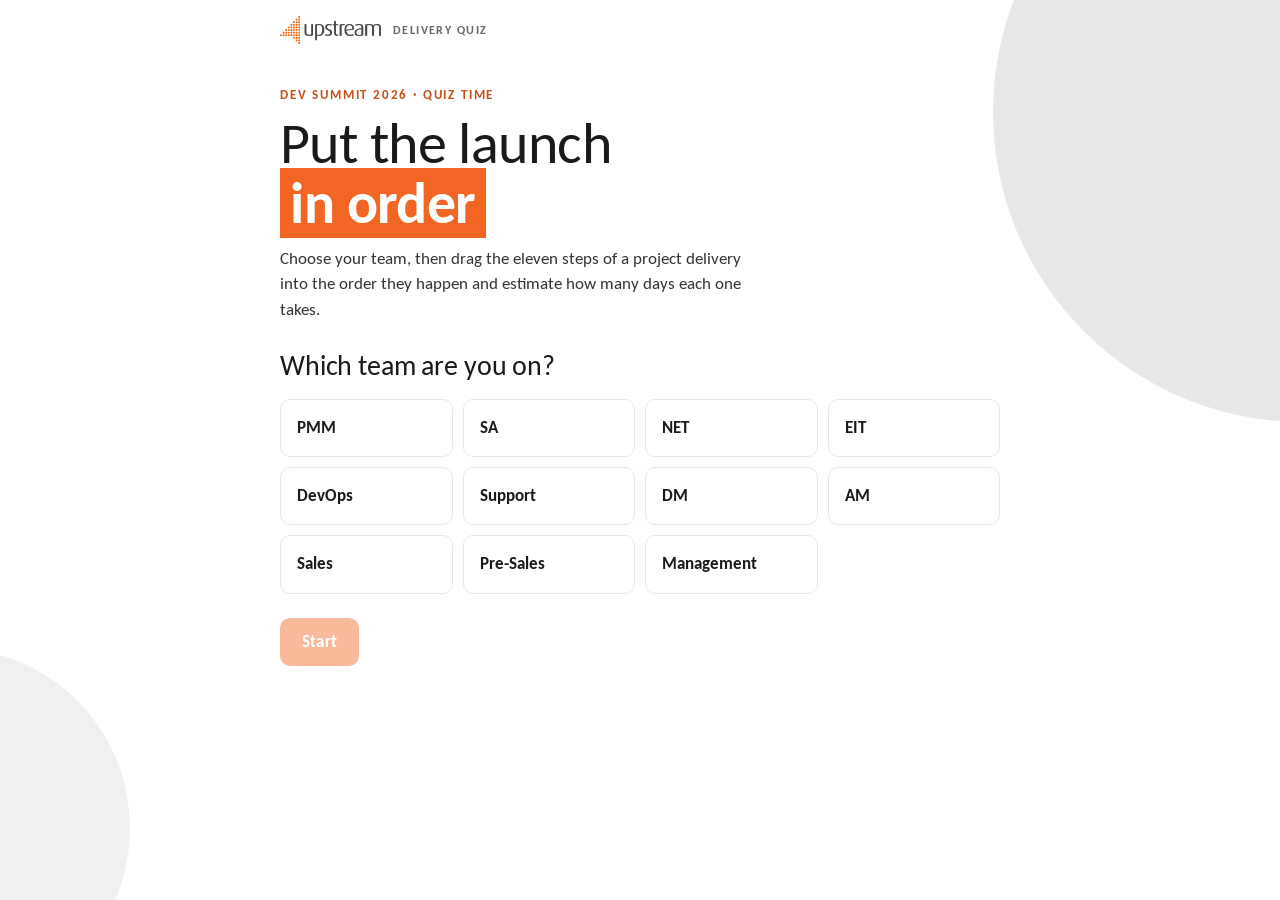
==== index.html @ e0c40803 "Clear participant answers on a new round; add Play again Co-Authored-By: Claude Opus 5.5 <noreply@an" ====
<!doctype html>
<html lang="en">
<head>
<meta charset="utf-8">
<meta name="viewport" content="width=device-width, initial-scale=1, viewport-fit=cover">
<title>Project Delivery Quiz</title>
<link rel="preconnect" href="https://fonts.googleapis.com">
<link rel="preconnect" href="https://fonts.gstatic.com" crossorigin>
<link href="https://fonts.googleapis.com/css2?family=Carlito:ital,wght@0,400;0,700;1,700&display=swap" rel="stylesheet">
<link rel="stylesheet" href="styles.css?v=5">
</head>
<body>
<div class="bar">
  <span class="brand"><img class="logo-color" src="assets/logo-color.png" alt="Upstream"><img class="logo-dark" src="assets/logo-dark.png" alt="Upstream">Delivery Quiz</span>
  <button class="chip" id="teamChip" type="button" hidden></button>
</div>

<main>
  <!-- 1. Team -->
  <section id="view-team">
    <span class="tag">Dev Summit 2026 · Quiz time</span>
    <h1>Put the launch <mark class="hl">in order</mark></h1>
    <p class="lede">Choose your team, then drag the eleven steps of a project delivery into the order they happen and estimate how many days each one takes.</p>
    <h2>Which team are you on?</h2>
    <ul class="teams" id="teamList"></ul>
    <div class="actions"><button class="primary" id="startBtn" disabled>Start</button></div>
  </section>

  <!-- 2. Play -->
  <section id="view-play" hidden>
    <p class="msg" id="roundNote" hidden style="margin:0 0 12px;font-weight:700;color:var(--accent-text)"></p>
    <h2>Order the steps</h2>
    <p class="lede" style="margin-bottom:0">Drag the handle to move a step, or focus it and use the arrow keys. Enter the number of days next to each one.</p>
    <ol class="steps" id="steps"></ol>
    <div class="foot">
      <div class="totals">
        <div class="hint" id="hint" style="text-align:left"></div>
      </div>
      <div class="track" id="track" aria-hidden="true"></div>
      <button class="primary" id="submitBtn" disabled>Submit answer</button>
      <p class="msg" id="submitMsg" hidden></p>
    </div>
  </section>

  <!-- 3. Done -->
  <section id="view-done" hidden>
    <span class="tag">Dev Summit 2026</span>
    <h1>Answer <mark class="hl">submitted</mark></h1>
    <p class="lede" id="doneLede"></p>
    <ol class="summary" id="doneSummary"></ol>
    <div class="actions"><button class="secondary" id="editBtn">Edit and resubmit</button><button class="secondary" id="againBtn">Play again</button></div>
  </section>

  <!-- 4. Closed -->
  <section id="view-closed" hidden>
    <span class="tag">Dev Summit 2026</span>
    <h1>Submissions are <mark class="hl">closed</mark></h1>
    <p class="lede">The host has closed this round. Hang tight for the results.</p>
  </section>
</main>

<script src="config.js?v=17"></script>
<script src="shared.js?v=6"></script>
<script>
const { cfg, api, $, setMsg, summaryList, label, makeSortable, GRIP } = window.Quiz;
const TEAMS = cfg.TEAMS, PHASES = cfg.PHASES;
const STORE_KEY = "delivery-quiz-gh-v1";

function shuffle(a){ for(let i=a.length-1;i>0;i--){ const j=Math.floor(Math.random()*(i+1)); [a[i],a[j]]=[a[j],a[i]]; } return a; }
function load(){
  try{
    const s=JSON.parse(localStorage.getItem(STORE_KEY));
    if(s && Array.isArray(s.order) && s.order.length===PHASES.length && PHASES.every(p=>s.order.includes(p))) return s;
  }catch(e){}
  return null;
}
function save(){ try{ localStorage.setItem(STORE_KEY, JSON.stringify(state)); }catch(e){} }
function newId(){ return (crypto.randomUUID ? crypto.randomUUID() : Date.now().toString(36)+Math.random().toString(36).slice(2)); }

let state = load() || { team:null, order:shuffle(PHASES.slice()), days:{}, clientId:newId() };
if(!state.clientId){ state.clientId=newId(); }
save();

/* ---------- Views ---------- */
function show(view){
  for(const v of ["team","play","done","closed"]) $("view-"+v).hidden = v!==view;
  $("teamChip").hidden = !state.team || view==="team" || view==="closed";
  $("teamChip").textContent = state.team || "";
  $("teamChip").setAttribute("aria-label", state.team ? `${state.team}. Change team` : "");
  window.scrollTo(0,0);
}
$("teamChip").addEventListener("click",()=>{ renderTeams(); show("team"); });

/* ---------- Team picker ---------- */
function renderTeams(){
  const ul=$("teamList"); ul.innerHTML="";
  TEAMS.forEach(t=>{
    const li=document.createElement("li"), b=document.createElement("button");
    b.className="team"; b.type="button"; b.textContent=t; b.setAttribute("aria-pressed", String(state.team===t));
    b.onclick=()=>{ state.team=t; save(); renderTeams(); };
    li.appendChild(b); ul.appendChild(li);
  });
  $("startBtn").disabled=!state.team;
}
$("startBtn").onclick=()=>{ renderSteps(); show("play"); };

/* ---------- Steps list ---------- */

function renderSteps(){
  const ol=$("steps"); ol.innerHTML="";
  state.order.forEach(phase=>{
    const li=document.createElement("li"); li.className="step"; li.dataset.phase=phase;
    li.innerHTML=`<button class="grip" type="button">${GRIP}</button><span class="num"></span><span class="name"></span><label class="days"><input type="text" inputmode="numeric" pattern="[0-9]*" maxlength="3" autocomplete="off"><span>days</span></label>`;
    li.querySelector(".name").textContent=label(phase);
    const input=li.querySelector("input");
    input.setAttribute("aria-label",`Days for ${label(phase)}`);
    input.value = state.days[phase] ?? "";
    input.addEventListener("input",()=>{
      input.value=input.value.replace(/\D/g,"").slice(0,3);
      if(input.value==="") delete state.days[phase]; else state.days[phase]=parseInt(input.value,10);
      save(); updateFooter();
    });
    ol.appendChild(li);
  });
  renumber(); updateFooter();
}
function renumber(){
  [...$("steps").children].forEach((li,i)=>{
    li.querySelector(".num").textContent=i+1;
    li.querySelector(".grip").setAttribute("aria-label",`Move ${label(li.dataset.phase)}, currently step ${i+1} of ${PHASES.length}. Use the up and down arrow keys.`);
  });
}
makeSortable($("steps"), ()=>syncOrder());
function syncOrder(){ state.order=[...$("steps").children].map(li=>li.dataset.phase); save(); renumber(); updateFooter(); }

/* ---------- Footer ---------- */
function updateFooter(){
  const vals=state.order.map(p=>state.days[p]);
  const filled=vals.filter(v=>Number.isInteger(v)).length;
  const total=vals.reduce((s,v)=>s+(Number.isInteger(v)?v:0),0);
  const missing=PHASES.length-filled;
  $("hint").textContent = missing ? `Add days for ${missing} more ${missing===1?"step":"steps"}` : "Every step has days. Ready to submit.";
  const track=$("track"); track.innerHTML="";
  const cols=["--seg1","--seg2","--seg3","--seg4"];
  state.order.forEach((p,i)=>{
    const v=state.days[p]; if(!v||!total) return;
    const s=document.createElement("div"); s.className="seg";
    s.style.width=(v/total*100)+"%"; s.style.background=`var(${cols[i%4]})`; s.title=`${i+1}. ${label(p)}: ${v} days`;
    track.appendChild(s);
  });
  $("submitBtn").disabled = missing>0;
  document.querySelectorAll(".days input").forEach(inp=>inp.classList.toggle("empty",inp.value===""));
}

/* ---------- Submit ---------- */
$("submitBtn").onclick=async()=>{
  const btn=$("submitBtn"), msg=$("submitMsg");
  const steps=state.order.map(p=>({phase:p,days:state.days[p]}));
  btn.disabled=true; btn.textContent="Submitting…"; setMsg(msg,"");
  try{
    await api({action:"submit", team:state.team, steps, clientId:state.clientId});
    state.submitted=true; save(); renderDone(); show("done");
  }catch(err){
    if(err.code==="closed"){ show("closed"); }
    else if(err.code==="not_configured"){ setMsg(msg,"This quiz isn’t connected to its answer sheet yet. Ask the host to finish setup.",true); }
    else if(err.code==="bad_request"){ setMsg(msg,"The quiz couldn’t accept this answer. Please let the host know.",true); }
    else { setMsg(msg,"The answer didn’t save. Check your connection and select Submit answer again.",true); }
  }finally{ btn.textContent="Submit answer"; updateFooter(); }
};

function renderDone(){
  const steps=state.order.map(p=>({phase:p,days:state.days[p]}));
  $("doneLede").textContent=`${state.team}’s answer is in. You can change it until the host closes submissions; your latest answer is the one that counts.`;
  summaryList($("doneSummary"),steps);
}
$("editBtn").onclick=()=>{ renderSteps(); show("play"); };

// Clear this phone's answers: fresh shuffle, no days. Keeps the team and the person.
function resetAnswers(note){
  state.order=shuffle(PHASES.slice()); state.days={}; state.submitted=false; save();
  setMsg($("submitMsg"),"");
  setMsg($("roundNote"),note||"");
  if(state.team){ renderSteps(); show("play"); } else { renderTeams(); show("team"); }
}
$("againBtn").onclick=()=>resetAnswers();

/* ---------- Start ---------- */
function route(){
  if(!state.team){ renderTeams(); show("team"); }
  else if(state.submitted){ renderDone(); show("done"); }
  else { renderSteps(); show("play"); }
}
renderTeams();
route();

// Keep in step with the host: closed/reopened submissions, and new rounds.
let wasClosed=false;
async function checkStatus(){
  try{
    const r=await api({action:"status"});
    if(typeof r.round==="number"){
      if(state.round===undefined){ state.round=r.round; save(); }
      else if(r.round!==state.round){
        state.round=r.round; save();
        resetAnswers("A new round has started, so your previous answers were cleared.");
      }
    }
    if(r.open===false){ wasClosed=true; show("closed"); }
    else if(wasClosed || !$("view-closed").hidden){ wasClosed=false; route(); }
  }catch(e){}
}
checkStatus();
setInterval(()=>{ if(document.visibilityState==="visible") checkStatus(); },20000);
document.addEventListener("visibilitychange",()=>{ if(document.visibilityState==="visible") checkStatus(); });
</script>
</body>
</html>
---- styles.css ----
/* Upstream brand theme (Dev Summit 2026) */
:root{
  --paper:#FFFFFF; --surface:#FFFFFF; --ink:#1A1A1A; --body-ink:#333333; --muted:#666666; --line:#E8E8E8;
  --accent:#F26522; --accent-ink:#FFFFFF; --accent-text:#C4501A; --soft:#FDE8D5; --cream:#FFF5EB;
  --circle:#F0F0F0; --circle2:#E8E8E8; --signal:#1A1A1A; --danger:#B42318;
  --seg1:#F26522; --seg2:#F7943E; --seg3:#FBB57A; --seg4:#C4501A;
  --head:"Calibri Light", Calibri, Carlito, "Segoe UI", Arial, sans-serif;
  --body:Calibri, Carlito, "Segoe UI", Arial, sans-serif;
  color-scheme:light;
  box-sizing:border-box;
  padding-top:env(safe-area-inset-top,0px);
  padding-bottom:env(safe-area-inset-bottom,0px);
}
@media (prefers-color-scheme:dark){
  :root:not([data-theme="light"]){
    --paper:#1A1A1A; --surface:#262626; --ink:#FFFFFF; --body-ink:#E6E6E6; --muted:#B3B3B3; --line:#3A3A3A;
    --accent:#F26522; --accent-ink:#FFFFFF; --accent-text:#F7943E; --soft:#3A2618; --cream:#2A2019;
    --circle:#222222; --circle2:#2A2A2A; --signal:#F7943E; --danger:#FF8A80;
    color-scheme:dark;
  }
}
:root[data-theme="dark"]{
  --paper:#1A1A1A; --surface:#262626; --ink:#FFFFFF; --body-ink:#E6E6E6; --muted:#B3B3B3; --line:#3A3A3A;
  --accent:#F26522; --accent-ink:#FFFFFF; --accent-text:#F7943E; --soft:#3A2618; --cream:#2A2019;
  --circle:#222222; --circle2:#2A2A2A; --signal:#F7943E; --danger:#FF8A80;
  color-scheme:dark;
}
*,*::before,*::after{box-sizing:inherit}
html{scroll-padding-top:env(safe-area-inset-top,0px)}
body{margin:0;background:var(--paper);color:var(--ink);font:17px/1.5 var(--body);position:relative;overflow-x:hidden;-webkit-font-smoothing:antialiased}
button,input{font:inherit;color:inherit}
:focus-visible{outline:3px solid var(--signal);outline-offset:2px}
[hidden]{display:none !important}

.bar{display:flex;align-items:center;gap:12px;max-width:760px;margin:0 auto;padding:16px 20px}
.brand{display:flex;align-items:center;gap:12px;margin-right:auto;font:700 .75rem/1 var(--body);letter-spacing:.12em;text-transform:uppercase;color:var(--muted)}
.brand img{height:28px;width:auto;display:block}
.brand .logo-dark{display:none}
@media (prefers-color-scheme:dark){:root:not([data-theme="light"]) .brand .logo-color{display:none}:root:not([data-theme="light"]) .brand .logo-dark{display:block}}
:root[data-theme="dark"] .brand .logo-color{display:none}:root[data-theme="dark"] .brand .logo-dark{display:block}
.chip{cursor:pointer;font-size:.875rem;font-weight:600;padding:6px 12px;border-radius:999px;background:var(--surface);border:1px solid var(--line)}
.linkbtn{background:none;border:0;padding:6px 4px;font-size:.875rem;font-weight:600;color:var(--accent-text);cursor:pointer;text-decoration:underline;text-underline-offset:3px}

main{max-width:760px;margin:0 auto;padding:0 20px 32px}
h1{font:400 clamp(2.3rem,8vw,3.6rem)/1.05 var(--head);letter-spacing:-.01em;margin:24px 0 12px;max-width:14ch}
h2{font:400 1.75rem/1.15 var(--head);letter-spacing:-.005em;margin:0 0 6px}
.lede{color:var(--muted);max-width:52ch;margin:0 0 28px;font-size:1.0625rem}

/* Team picker */
.teams{display:grid;grid-template-columns:repeat(auto-fill,minmax(160px,1fr));gap:10px;margin:16px 0 0;padding:0;list-style:none}
.team{width:100%;text-align:left;padding:18px 16px;border-radius:10px;border:1.5px solid var(--line);background:var(--surface);font:600 1.0625rem/1.2 var(--head);cursor:pointer}
.team:hover{border-color:var(--accent)}
.team[aria-pressed="true"]{border-color:var(--accent);background:var(--accent);color:var(--accent-ink)}
.primary{display:inline-flex;align-items:center;justify-content:center;min-height:48px;padding:0 22px;border:0;border-radius:10px;background:var(--accent);color:var(--accent-ink);font-weight:600;cursor:pointer}
.primary:disabled{opacity:.45;cursor:not-allowed}
.secondary{min-height:44px;padding:0 16px;border-radius:10px;border:1.5px solid var(--line);background:var(--surface);font-weight:600;cursor:pointer}
.actions{display:flex;gap:10px;flex-wrap:wrap;margin-top:24px}

/* Sequence list */
.steps{list-style:none;margin:20px 0 0;padding:0;display:flex;flex-direction:column;gap:8px}
.step{display:grid;grid-template-columns:44px 28px 1fr auto;align-items:center;gap:6px;background:var(--surface);border:1px solid var(--line);border-radius:10px;padding:6px 8px 6px 2px;position:relative;touch-action:pan-y}
.step.dragging{z-index:50;border-color:var(--accent);box-shadow:0 16px 32px -10px rgba(0,0,0,.35);transform:scale(1.02);will-change:top;pointer-events:none}
.step.dragging.dropping{transform:none;box-shadow:0 4px 10px -6px rgba(0,0,0,.25)}
.step-placeholder{list-style:none;border:2px dashed color-mix(in srgb,var(--accent) 55%,var(--line));border-radius:10px;background:color-mix(in srgb,var(--accent) 6%,transparent)}
body.is-dragging{user-select:none;-webkit-user-select:none;cursor:grabbing}
body.is-dragging .grip{cursor:grabbing}
.grip{width:44px;height:48px;-webkit-user-select:none;user-select:none;-webkit-touch-callout:none;display:grid;place-items:center;border:0;background:none;border-radius:8px;cursor:grab;touch-action:none;color:var(--muted)}
.grip:active{cursor:grabbing}
.grip svg{width:14px;height:20px}
.num{font:700 .9375rem/1 var(--head);color:var(--accent-text);font-variant-numeric:tabular-nums;text-align:right;padding-right:4px}
.name{font-weight:600;line-height:1.25;min-width:0}
.days{display:flex;align-items:center;gap:6px;color:var(--muted);font-size:.875rem}
.days input{width:64px;height:40px;text-align:center;border:1.5px solid var(--line);border-radius:8px;background:var(--paper);font-weight:600;font-variant-numeric:tabular-nums}
.days input:focus{border-color:var(--accent);outline:none;box-shadow:0 0 0 3px color-mix(in srgb,var(--accent) 25%,transparent)}
.days input.empty{border-style:dashed}

/* Timeline footer */
.foot{position:sticky;bottom:0;margin:20px -20px 0;padding:14px 20px calc(14px + env(safe-area-inset-bottom,0px));background:color-mix(in srgb,var(--paper) 92%,transparent);backdrop-filter:blur(8px);-webkit-backdrop-filter:blur(8px);border-top:1px solid var(--line)}
.totals{display:flex;justify-content:space-between;align-items:baseline;gap:12px;margin-bottom:8px}
.total{font:700 1.75rem/1 var(--head);letter-spacing:-.02em;font-variant-numeric:tabular-nums}
.total small{font:500 .875rem var(--body);color:var(--muted);letter-spacing:0;margin-left:6px}
.hint{font-size:.875rem;color:var(--muted);text-align:right}
.track{display:flex;height:14px;border-radius:4px;overflow:hidden;background:var(--line);margin-bottom:12px}
.seg{height:100%;transition:width .25s ease;min-width:0;border-right:1px solid var(--paper)}
.seg:last-child{border-right:0}
.foot .primary{width:100%}
.msg{margin:10px 0 0;font-size:.9375rem}
.msg.err{color:var(--danger)}

/* Done & results */
.summary{list-style:none;padding:0;margin:16px 0 0;border-top:1px solid var(--line)}
.summary li{display:grid;grid-template-columns:28px 1fr auto;gap:8px;padding:10px 0;border-bottom:1px solid var(--line)}
.summary .n{font:700 .9375rem var(--head);color:var(--accent-text);font-variant-numeric:tabular-nums}
.summary .d{font-variant-numeric:tabular-nums;color:var(--muted)}
.results{display:grid;gap:16px;margin-top:20px}
.card{background:var(--surface);border:1px solid var(--line);border-radius:12px;padding:18px}
.card header{display:flex;justify-content:space-between;align-items:baseline;gap:12px;flex-wrap:wrap}
.card h3{font:700 1.25rem/1.2 var(--head);margin:0}
.meta{font-size:.875rem;color:var(--muted)}
.card .summary{margin-top:10px}
.empty-state{padding:28px;border:1.5px dashed var(--line);border-radius:12px;color:var(--muted);text-align:center}

/* Scoring */
.keypanel{margin-top:20px}
.keypanel summary{cursor:pointer;font:700 1.125rem/1.2 var(--head);list-style:none;display:flex;justify-content:space-between;align-items:center;gap:12px}
.keypanel summary::-webkit-details-marker{display:none}
.keypanel summary::after{content:"+";font-size:1.5rem;color:var(--accent-text)}
.keypanel[open] summary::after{content:"\2212"}
.keyrows{display:grid;gap:6px;margin:16px 0}
.keyrow{display:grid;grid-template-columns:1fr auto auto;gap:8px;align-items:center}
.keyrow select,.keyrow input{height:40px;border:1.5px solid var(--line);border-radius:8px;background:var(--paper);font-weight:600;font-variant-numeric:tabular-nums}
.keyrow select{width:64px;padding:0 6px}
.keyrow input{width:64px;text-align:center}
.keyhead{font-size:.8125rem;color:var(--muted);font-weight:600}
.weight{display:grid;gap:6px;margin:8px 0 16px}
.weight input{width:100%;accent-color:var(--accent)}
.weight output{font-weight:600}
.rules{font-size:.9375rem;color:var(--muted);margin:0 0 12px;max-width:60ch}
.board{width:100%;border-collapse:collapse;font-variant-numeric:tabular-nums}
.boardwrap{overflow-x:auto;margin-top:20px;background:var(--surface);border:1px solid var(--line);border-radius:12px}
.board th,.board td{padding:12px 14px;text-align:right;border-bottom:1px solid var(--line);white-space:nowrap}
.board th{font-size:.8125rem;color:var(--muted);font-weight:600}
.board tr:last-child td{border-bottom:0}
.board td.t,.board th.t{text-align:left}
.board td.rank{font:700 1.125rem var(--head);color:var(--accent-text);text-align:left;width:1%}
.board td.score{font:700 1.25rem var(--head)}
.board tr.first td{background:var(--soft)}
.scored li{grid-template-columns:28px 1fr auto auto}
.scored .ans{font-size:.8125rem;color:var(--muted);text-align:right;min-width:9ch}
.scored .ok{color:var(--accent-text);font-weight:600}
.score-pill{font:700 1.125rem var(--head);color:var(--accent-text)}

@media (max-width:480px){
  .bar,main{padding-left:14px;padding-right:14px}
  .foot{margin-left:-14px;margin-right:-14px;padding-left:14px;padding-right:14px}
  .step{grid-template-columns:40px 22px 1fr auto;gap:4px}
  .grip{width:40px}
  .name{font-size:.9375rem}
  .days span{display:none}
  .days input{width:56px}
}
@media (prefers-reduced-motion:reduce){*{transition:none !important}}

/* GitHub version additions */
.login{max-width:360px;margin-top:24px;display:grid;gap:10px}
.login input{height:48px;padding:0 14px;border:1.5px solid var(--line);border-radius:10px;background:var(--surface);font-size:1rem}
.login input:focus{border-color:var(--accent);outline:none}
.status{display:inline-flex;align-items:center;gap:8px;font-weight:600;font-size:.9375rem}
.status::before{content:"";width:10px;height:10px;border-radius:50%;background:var(--accent)}
.status.closed::before{background:var(--danger)}
.toolbar{display:flex;gap:10px;flex-wrap:wrap;align-items:center;margin-top:0}

/* Upstream deck motifs */
body::before,body::after{content:"";position:fixed;border-radius:50%;z-index:-1;pointer-events:none}
body::before{width:min(90vw,620px);aspect-ratio:1;background:var(--circle2);top:-22vh;right:-26vw}
body::after{width:min(55vw,360px);aspect-ratio:1;background:var(--circle);bottom:-12vh;left:-18vw}
.tag{display:block;font:700 .8125rem/1 var(--body);letter-spacing:.14em;text-transform:uppercase;color:var(--accent-text);margin:28px 0 0}
.tag + h1{margin-top:12px}
mark.hl{white-space:nowrap;background:var(--accent);color:var(--accent-ink);font-weight:700;padding:0 .18em;box-decoration-break:clone;-webkit-box-decoration-break:clone}
.lede{color:var(--body-ink)}
.primary{font-weight:700;letter-spacing:.01em}
.team[aria-pressed="true"]{font-weight:700}
.step{border-left:4px solid var(--accent)}
.card{border-top:4px solid var(--accent)}
.foot{background:color-mix(in srgb,var(--paper) 94%,transparent)}
.total{font-family:var(--head);font-weight:400}

/* Team members on the admin page */
.members{margin-top:10px;display:grid;gap:6px}
.member{border:1px solid var(--line);border-radius:10px;padding:0 12px}
.member summary{cursor:pointer;list-style:none;display:flex;justify-content:space-between;align-items:center;gap:12px;padding:12px 0;font-weight:700}
.member summary::-webkit-details-marker{display:none}
.member summary .who::before{content:"\25B8";display:inline-block;margin-right:8px;color:var(--accent-text);transition:transform .15s}
.member[open] summary .who::before{transform:rotate(90deg)}
.member .mscore{color:var(--accent-text);font-variant-numeric:tabular-nums}
.member .summary{margin:8px 0 12px}
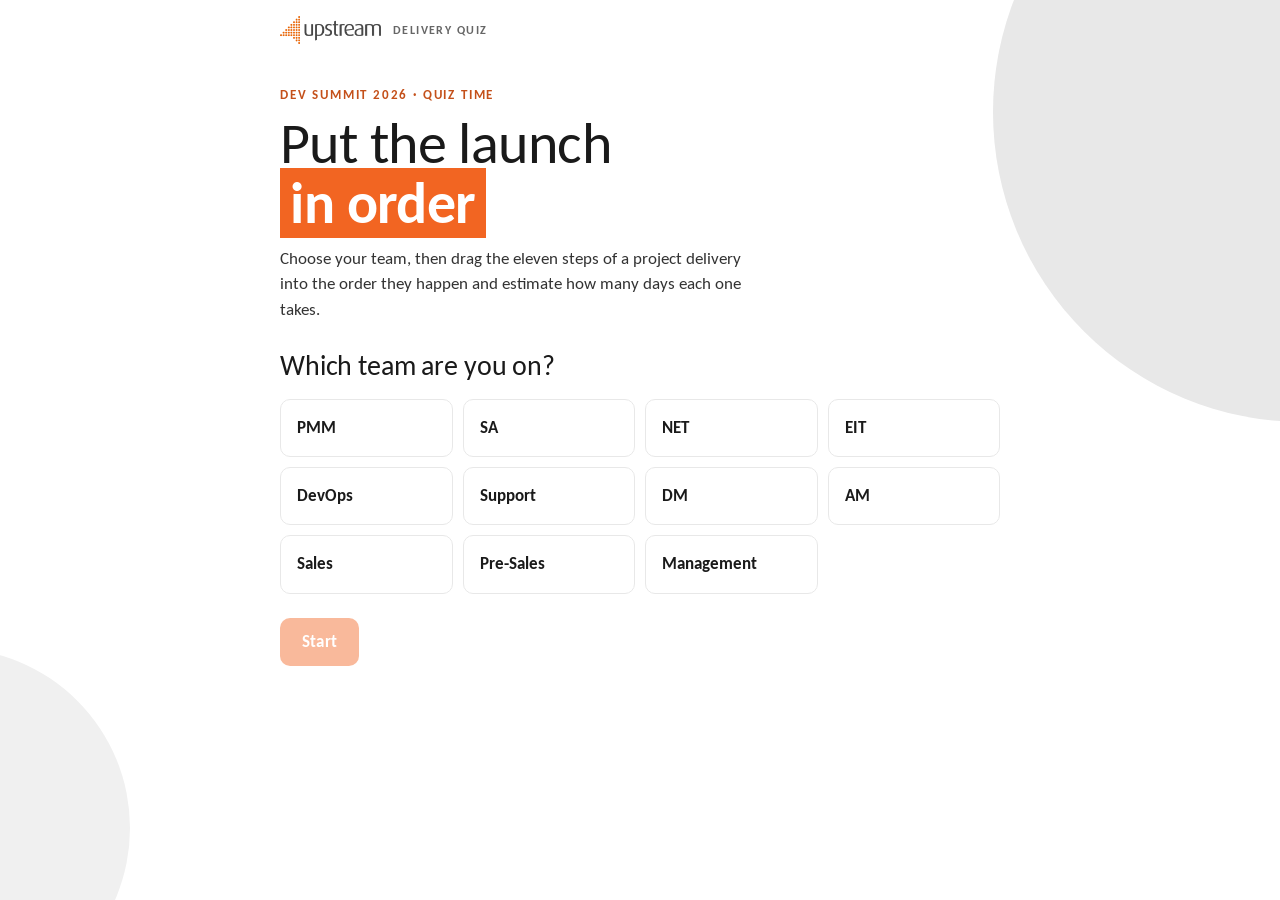
==== commit 0e11df17: "Show the team leaderboard on participants' results page Co-Authored-By: Claude Opus 5.5 <noreply@ant" ====
--- a/index.html
+++ b/index.html
@@ -7,7 +7,7 @@
 <link rel="preconnect" href="https://fonts.googleapis.com">
 <link rel="preconnect" href="https://fonts.gstatic.com" crossorigin>
 <link href="https://fonts.googleapis.com/css2?family=Carlito:ital,wght@0,400;0,700;1,700&display=swap" rel="stylesheet">
-<link rel="stylesheet" href="styles.css?v=5">
+<link rel="stylesheet" href="styles.css?v=8">
 </head>
 <body>
 <div class="bar">
@@ -55,14 +55,36 @@
   <section id="view-closed" hidden>
     <span class="tag">Dev Summit 2026</span>
     <h1>Submissions are <mark class="hl">closed</mark></h1>
-    <p class="lede">The host has closed this round. Hang tight for the results.</p>
+    <p class="lede" id="closedLede">The host has closed this round. Hang tight for the results.</p>
+    <div id="closedKeyWrap" hidden>
+      <h2>The correct order</h2>
+      <ol class="summary" id="closedKey"></ol>
+    </div>
+  </section>
+
+  <!-- 5. Results (after the host closes submissions) -->
+  <section id="view-results" hidden>
+    <span class="tag">Dev Summit 2026 · Results</span>
+    <h1>Your <mark class="hl">results</mark></h1>
+    <p class="lede" id="resLede"></p>
+    <div class="resscore">
+      <div><span class="big" id="resTotal">0</span><span class="unit">points out of 100</span></div>
+      <div class="splits"><span id="resOrder"></span><span id="resDays"></span></div>
+    </div>
+    <div id="lbWrap" hidden>
+      <h2>Team leaderboard</h2>
+      <ol class="lb" id="lb"></ol>
+    </div>
+    <h2>The correct sequence</h2>
+    <p class="legend"><span class="swatch"></span>Highlighted: what you got wrong</p>
+    <ol class="cklist" id="resList"></ol>
   </section>
 </main>
 
 <script src="config.js?v=17"></script>
-<script src="shared.js?v=6"></script>
+<script src="shared.js?v=8"></script>
 <script>
-const { cfg, api, $, setMsg, summaryList, label, makeSortable, GRIP } = window.Quiz;
+const { cfg, api, $, setMsg, summaryList, label, makeSortable, GRIP, block, posLabel, stepResult, scoreSub, teamRows } = window.Quiz;
 const TEAMS = cfg.TEAMS, PHASES = cfg.PHASES;
 const STORE_KEY = "delivery-quiz-gh-v1";
 
@@ -83,7 +105,7 @@
 
 /* ---------- Views ---------- */
 function show(view){
-  for(const v of ["team","play","done","closed"]) $("view-"+v).hidden = v!==view;
+  for(const v of ["team","play","done","closed","results"]) $("view-"+v).hidden = v!==view;
   $("teamChip").hidden = !state.team || view==="team" || view==="closed";
   $("teamChip").textContent = state.team || "";
   $("teamChip").setAttribute("aria-label", state.team ? `${state.team}. Change team` : "");
@@ -159,7 +181,7 @@
   btn.disabled=true; btn.textContent="Submitting…"; setMsg(msg,"");
   try{
     await api({action:"submit", team:state.team, steps, clientId:state.clientId});
-    state.submitted=true; save(); renderDone(); show("done");
+    state.submitted=true; state.lastSubmit=steps; state.submittedAt=Date.now(); save(); renderDone(); show("done");
   }catch(err){
     if(err.code==="closed"){ show("closed"); }
     else if(err.code==="not_configured"){ setMsg(msg,"This quiz isn’t connected to its answer sheet yet. Ask the host to finish setup.",true); }
@@ -177,12 +199,71 @@
 
 // Clear this phone's answers: fresh shuffle, no days. Keeps the team and the person.
 function resetAnswers(note){
-  state.order=shuffle(PHASES.slice()); state.days={}; state.submitted=false; save();
+  state.order=shuffle(PHASES.slice()); state.days={}; state.submitted=false; delete state.lastSubmit; delete state.submittedAt; save();
   setMsg($("submitMsg"),"");
   setMsg($("roundNote"),note||"");
   if(state.team){ renderSteps(); show("play"); } else { renderTeams(); show("team"); }
 }
 $("againBtn").onclick=()=>resetAnswers();
+
+/* ---------- Results ---------- */
+function renderResults(k){
+  const steps=state.lastSubmit, sc=scoreSub({steps},k);
+  $("resLede").textContent=`How ${state.team}’s answer compares with the correct sequence.`;
+  $("resTotal").textContent=sc.total.toFixed(1);
+  $("resOrder").textContent=`Order ${Math.round(sc.orderPct)}%`;
+  const anyTimed=k.order.some(p=>Number.isInteger(k.days[p]));
+  $("resDays").textContent=anyTimed?`Days ${Math.round(sc.daysPct)}%`:"";
+  const ol=$("resList"); ol.innerHTML="";
+  // One row per step, in the correct order; mistakes are highlighted with what was entered.
+  k.order.forEach((p,i)=>{
+    const gi=steps.findIndex(x=>x.phase===p);
+    const mine=gi>=0?steps[gi]:null;
+    const r=mine?stepResult(mine,gi,k):null;
+    const b=block(p,k), span=b.lo!==b.hi;
+    const posWrong=!r || r.dist>0, daysWrong=!!r && r.timed && !r.daysOk;
+    const li=document.createElement("li");
+    li.className="ck"+(posWrong?" pos-wrong":"")+(daysWrong?" days-wrong":"");
+    li.innerHTML=`<span class="n"></span><div class="body"><span class="nm"></span><span class="note"></span></div><div class="dcol"><span class="cd"></span><span class="yd"></span></div>`;
+    li.querySelector(".n").textContent = span ? `${b.lo+1}–${b.hi+1}` : i+1;
+    li.querySelector(".nm").textContent = label(p) + (span ? " (any order)" : "");
+    li.querySelector(".cd").textContent = Number.isInteger(k.days[p]) ? `${k.days[p]} d` : "TBD";
+    if(posWrong) li.querySelector(".note").textContent = mine ? `You placed it #${gi+1}` : "Not in your answer";
+    if(daysWrong) li.querySelector(".yd").textContent = `you: ${mine.days}`;
+    ol.appendChild(li);
+  });
+}
+function renderLeaderboard(subs,k){
+  const wrap=$("lbWrap");
+  if(!Array.isArray(subs) || !subs.length){ wrap.hidden=true; return; }
+  const ol=$("lb"); ol.innerHTML="";
+  teamRows(subs,k).forEach((r,i)=>{
+    const li=document.createElement("li");
+    li.className="lbrow"+(i===0?" top":"")+(r.t===state.team?" mine":"");
+    li.innerHTML=`<span class="rk"></span><span class="tm"></span><span class="pp"></span><span class="sc"></span>`;
+    li.querySelector(".rk").textContent=i+1;
+    li.querySelector(".tm").textContent=r.t+(r.t===state.team?" (your team)":"");
+    li.querySelector(".pp").textContent=`${r.members.length} ${r.members.length===1?"person":"people"}`;
+    li.querySelector(".sc").textContent=r.total.toFixed(1);
+    ol.appendChild(li);
+  });
+  wrap.hidden=false;
+}
+function renderClosedKey(k){
+  const wrap=$("closedKeyWrap");
+  if(!k){ wrap.hidden=true; return; }
+  const ol=$("closedKey"); ol.innerHTML="";
+  k.order.forEach((p,i)=>{
+    const b=block(p,k), li=document.createElement("li");
+    li.innerHTML=`<span class="n"></span><span></span><span class="d"></span>`;
+    li.children[0].textContent=b.lo!==b.hi?posLabel(b).slice(1):i+1;
+    li.children[1].textContent=label(p)+(b.lo!==b.hi?" (any order)":"");
+    li.children[2].textContent=Number.isInteger(k.days[p])?`${k.days[p]} ${k.days[p]===1?"day":"days"}`:"TBD";
+    ol.appendChild(li);
+  });
+  $("closedLede").textContent="The host has closed this round. Here’s the correct answer.";
+  wrap.hidden=false;
+}
 
 /* ---------- Start ---------- */
 function route(){
@@ -199,13 +280,21 @@
   try{
     const r=await api({action:"status"});
     if(typeof r.round==="number"){
-      if(state.round===undefined){ state.round=r.round; save(); }
-      else if(r.round!==state.round){
-        state.round=r.round; save();
-        resetAnswers("A new round has started, so your previous answers were cleared.");
-      }
+      // Answers are stale if the round changed since this phone last checked, or if they
+      // were submitted before the current round started (covers phones that never saw a round id).
+      const hasAnswers = state.submitted || Object.keys(state.days||{}).length>0;
+      const stale = hasAnswers && (
+        (state.round!==undefined && r.round!==state.round) ||
+        (state.round===undefined && state.submitted && (!state.submittedAt || state.submittedAt < r.round))
+      );
+      if(state.round!==r.round){ state.round=r.round; save(); }
+      if(stale) resetAnswers("A new round has started, so your previous answers were cleared.");
     }
-    if(r.open===false){ wasClosed=true; show("closed"); }
+    if(r.open===false){
+      wasClosed=true;
+      if(r.key && state.lastSubmit){ renderResults(r.key); renderLeaderboard(r.submissions,r.key); show("results"); }
+      else { renderClosedKey(r.key); show("closed"); }
+    }
     else if(wasClosed || !$("view-closed").hidden){ wasClosed=false; route(); }
   }catch(e){}
 }
--- a/styles.css
+++ b/styles.css
@@ -174,3 +174,56 @@
 .member[open] summary .who::before{transform:rotate(90deg)}
 .member .mscore{color:var(--accent-text);font-variant-numeric:tabular-nums}
 .member .summary{margin:8px 0 12px}
+
+/* Participant results */
+.resscore{display:flex;align-items:flex-end;justify-content:space-between;gap:16px;flex-wrap:wrap;padding:18px;border-radius:12px;background:var(--soft);border-left:4px solid var(--accent);margin:8px 0 14px}
+.resscore .big{font:400 3.25rem/1 var(--head);color:var(--accent-text);font-variant-numeric:tabular-nums}
+.resscore .unit{display:block;font-size:.875rem;color:var(--muted);margin-top:4px}
+.resscore .splits{display:flex;gap:14px;font-weight:700;color:var(--body-ink)}
+.legend{font-size:.875rem;color:var(--muted);margin:0 0 8px}
+.okmark{color:var(--accent-text);font-weight:700}
+.xmark{color:var(--danger);font-weight:700}
+.reslist{list-style:none;margin:0;padding:0;display:grid;gap:8px}
+.res{display:grid;grid-template-columns:28px 1fr;gap:8px;padding:12px 14px 12px 10px;border:1px solid var(--line);border-left:4px solid var(--accent);border-radius:10px;background:var(--surface)}
+.res.has-miss{border-left-color:var(--danger)}
+.res .n{font:700 .9375rem var(--head);color:var(--accent-text);font-variant-numeric:tabular-nums;text-align:right;padding-top:1px}
+.res .nm{font-weight:700;line-height:1.25}
+.res .lines{display:flex;flex-direction:column;gap:2px;margin-top:4px;font-size:.875rem}
+.res .ok{color:var(--accent-text);font-weight:600}
+.res .miss{color:var(--danger);font-weight:600}
+.res .tbd{color:var(--muted)}
+
+/* Admin answer key: any-order toggle */
+.keyname{display:flex;flex-direction:column;align-items:flex-start;gap:4px}
+.flex{font:600 .75rem/1 var(--body);padding:5px 8px;border-radius:999px;border:1px solid var(--line);background:var(--surface);color:var(--muted);cursor:pointer}
+.flex[aria-pressed="true"]{background:var(--accent);border-color:var(--accent);color:var(--accent-ink)}
+.step.flexed{background:var(--cream)}
+
+/* Participant results: correct sequence with mistakes highlighted */
+.legend{display:flex;align-items:center;gap:8px}
+.swatch{width:14px;height:14px;border-radius:3px;background:color-mix(in srgb,var(--danger) 14%,var(--surface));border:1px solid color-mix(in srgb,var(--danger) 45%,transparent)}
+.cklist{list-style:none;margin:0;padding:0;border-top:1px solid var(--line)}
+.ck{display:grid;grid-template-columns:44px 1fr auto;gap:10px;align-items:center;padding:10px 10px 10px 6px;border-bottom:1px solid var(--line)}
+.ck .n{font:700 .9375rem var(--head);color:var(--accent-text);font-variant-numeric:tabular-nums;text-align:right}
+.ck .body{display:flex;flex-direction:column;min-width:0}
+.ck .nm{font-weight:600;line-height:1.25}
+.ck .note{font-size:.8125rem;font-weight:700;color:var(--danger)}
+.ck .note:empty{display:none}
+.ck .dcol{display:flex;flex-direction:column;align-items:flex-end;font-variant-numeric:tabular-nums;white-space:nowrap}
+.ck .cd{font-weight:600;color:var(--body-ink)}
+.ck .yd{font-size:.8125rem;font-weight:700;color:var(--danger)}
+.ck .yd:empty{display:none}
+.ck.pos-wrong{background:color-mix(in srgb,var(--danger) 10%,var(--surface));box-shadow:inset 4px 0 0 var(--danger)}
+.ck.days-wrong:not(.pos-wrong) .dcol{background:color-mix(in srgb,var(--danger) 10%,var(--surface));border-radius:6px;padding:2px 8px;margin:-2px -4px}
+
+/* Participant team leaderboard */
+.lb{list-style:none;margin:0 0 24px;padding:0;border:1px solid var(--line);border-radius:12px;overflow:hidden;background:var(--surface)}
+.lbrow{display:grid;grid-template-columns:36px 1fr auto auto;gap:10px;align-items:center;padding:12px 14px;border-bottom:1px solid var(--line);font-variant-numeric:tabular-nums}
+.lbrow:last-child{border-bottom:0}
+.lbrow .rk{font:700 1rem var(--head);color:var(--accent-text)}
+.lbrow .tm{font-weight:600;min-width:0}
+.lbrow .pp{font-size:.8125rem;color:var(--muted)}
+.lbrow .sc{font:700 1.125rem var(--head);min-width:4ch;text-align:right}
+.lbrow.top{background:var(--soft)}
+.lbrow.mine{box-shadow:inset 4px 0 0 var(--accent)}
+.lbrow.mine .tm{font-weight:700}
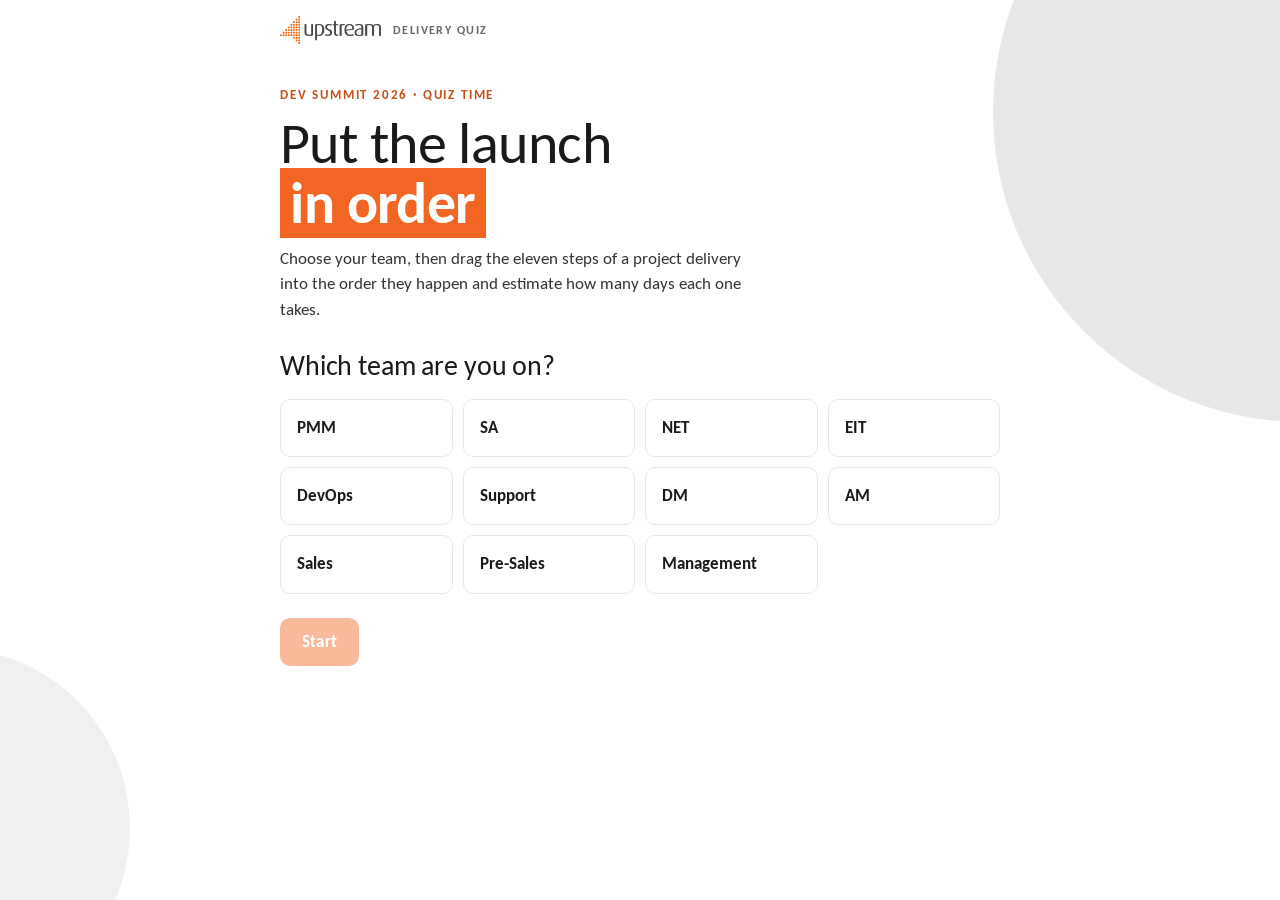
==== commit 960dbb43: "New round reopens submissions; hide previous key when a round has no answers Co-Authored-By: Claude " ====
--- a/index.html
+++ b/index.html
@@ -251,7 +251,7 @@
 }
 function renderClosedKey(k){
   const wrap=$("closedKeyWrap");
-  if(!k){ wrap.hidden=true; return; }
+  if(!k){ wrap.hidden=true; $("closedLede").textContent="The host has closed this round. Hang tight for the results."; return; }
   const ol=$("closedKey"); ol.innerHTML="";
   k.order.forEach((p,i)=>{
     const b=block(p,k), li=document.createElement("li");
@@ -293,7 +293,8 @@
     if(r.open===false){
       wasClosed=true;
       if(r.key && state.lastSubmit){ renderResults(r.key); renderLeaderboard(r.submissions,r.key); show("results"); }
-      else { renderClosedKey(r.key); show("closed"); }
+      // Only reveal the correct order if this round actually had answers.
+      else { renderClosedKey(Array.isArray(r.submissions) && r.submissions.length ? r.key : null); show("closed"); }
     }
     else if(wasClosed || !$("view-closed").hidden){ wasClosed=false; route(); }
   }catch(e){}
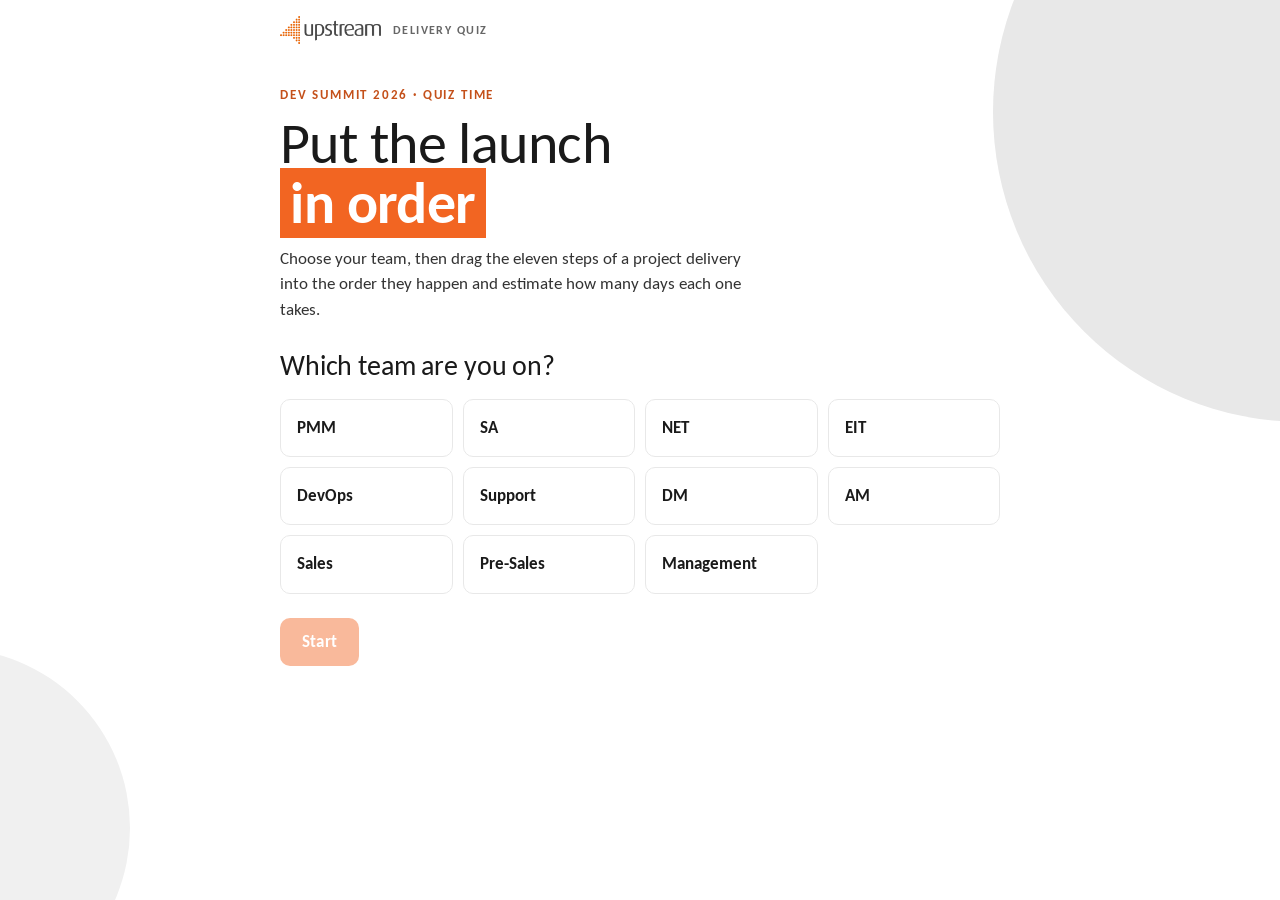
==== commit c2bb2547: "Remove Play again button Co-Authored-By: Claude Opus 5.5 <noreply@anthropic.com> Claude-Session: htt" ====
--- a/index.html
+++ b/index.html
@@ -48,7 +48,7 @@
     <h1>Answer <mark class="hl">submitted</mark></h1>
     <p class="lede" id="doneLede"></p>
     <ol class="summary" id="doneSummary"></ol>
-    <div class="actions"><button class="secondary" id="editBtn">Edit and resubmit</button><button class="secondary" id="againBtn">Play again</button></div>
+    <div class="actions"><button class="secondary" id="editBtn">Edit and resubmit</button></div>
   </section>
 
   <!-- 4. Closed -->
@@ -204,7 +204,6 @@
   setMsg($("roundNote"),note||"");
   if(state.team){ renderSteps(); show("play"); } else { renderTeams(); show("team"); }
 }
-$("againBtn").onclick=()=>resetAnswers();
 
 /* ---------- Results ---------- */
 function renderResults(k){
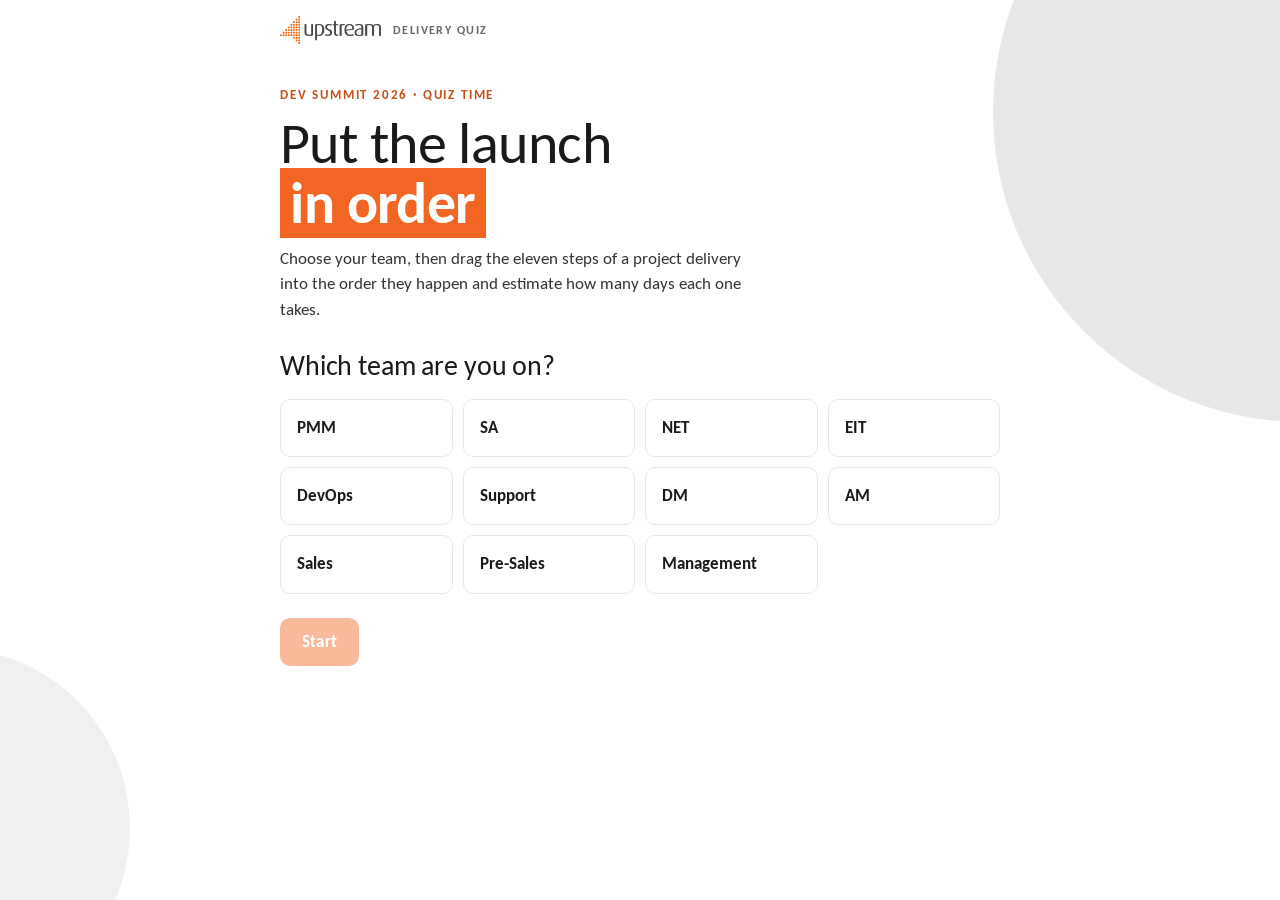
==== commit 2296d09a: "Reload pages automatically when a newer version is published Co-Authored-By: Claude Opus 5.5 <norepl" ====
--- a/index.html
+++ b/index.html
@@ -7,7 +7,7 @@
 <link rel="preconnect" href="https://fonts.googleapis.com">
 <link rel="preconnect" href="https://fonts.gstatic.com" crossorigin>
 <link href="https://fonts.googleapis.com/css2?family=Carlito:ital,wght@0,400;0,700;1,700&display=swap" rel="stylesheet">
-<link rel="stylesheet" href="styles.css?v=8">
+<link rel="stylesheet" href="styles.css?v=20261125172713">
 </head>
 <body>
 <div class="bar">
@@ -81,8 +81,26 @@
   </section>
 </main>
 
-<script src="config.js?v=17"></script>
-<script src="shared.js?v=8"></script>
+<script>
+// Reload once when a newer version of the site has been published (browsers may cache pages for ~10 min).
+window.BUILD=20261125172713;
+(function(){
+  function busy(){ var a=document.activeElement; return document.body && (document.body.classList.contains("is-dragging") || (a && a.tagName==="INPUT")); }
+  function check(){
+    fetch("version.json?t="+Date.now(),{cache:"no-store"}).then(function(r){return r.json();}).then(function(v){
+      if(!v || !(v.build>window.BUILD) || busy()) return;
+      var k="reloaded-"+v.build;
+      try{ if(sessionStorage.getItem(k)) return; sessionStorage.setItem(k,"1"); }catch(e){}
+      location.reload();
+    }).catch(function(){});
+  }
+  check();
+  setInterval(function(){ if(document.visibilityState==="visible") check(); },60000);
+  document.addEventListener("visibilitychange",function(){ if(document.visibilityState==="visible") check(); });
+})();
+</script>
+<script src="config.js?v=20261125172713"></script>
+<script src="shared.js?v=20261125172713"></script>
 <script>
 const { cfg, api, $, setMsg, summaryList, label, makeSortable, GRIP, block, posLabel, stepResult, scoreSub, teamRows } = window.Quiz;
 const TEAMS = cfg.TEAMS, PHASES = cfg.PHASES;
